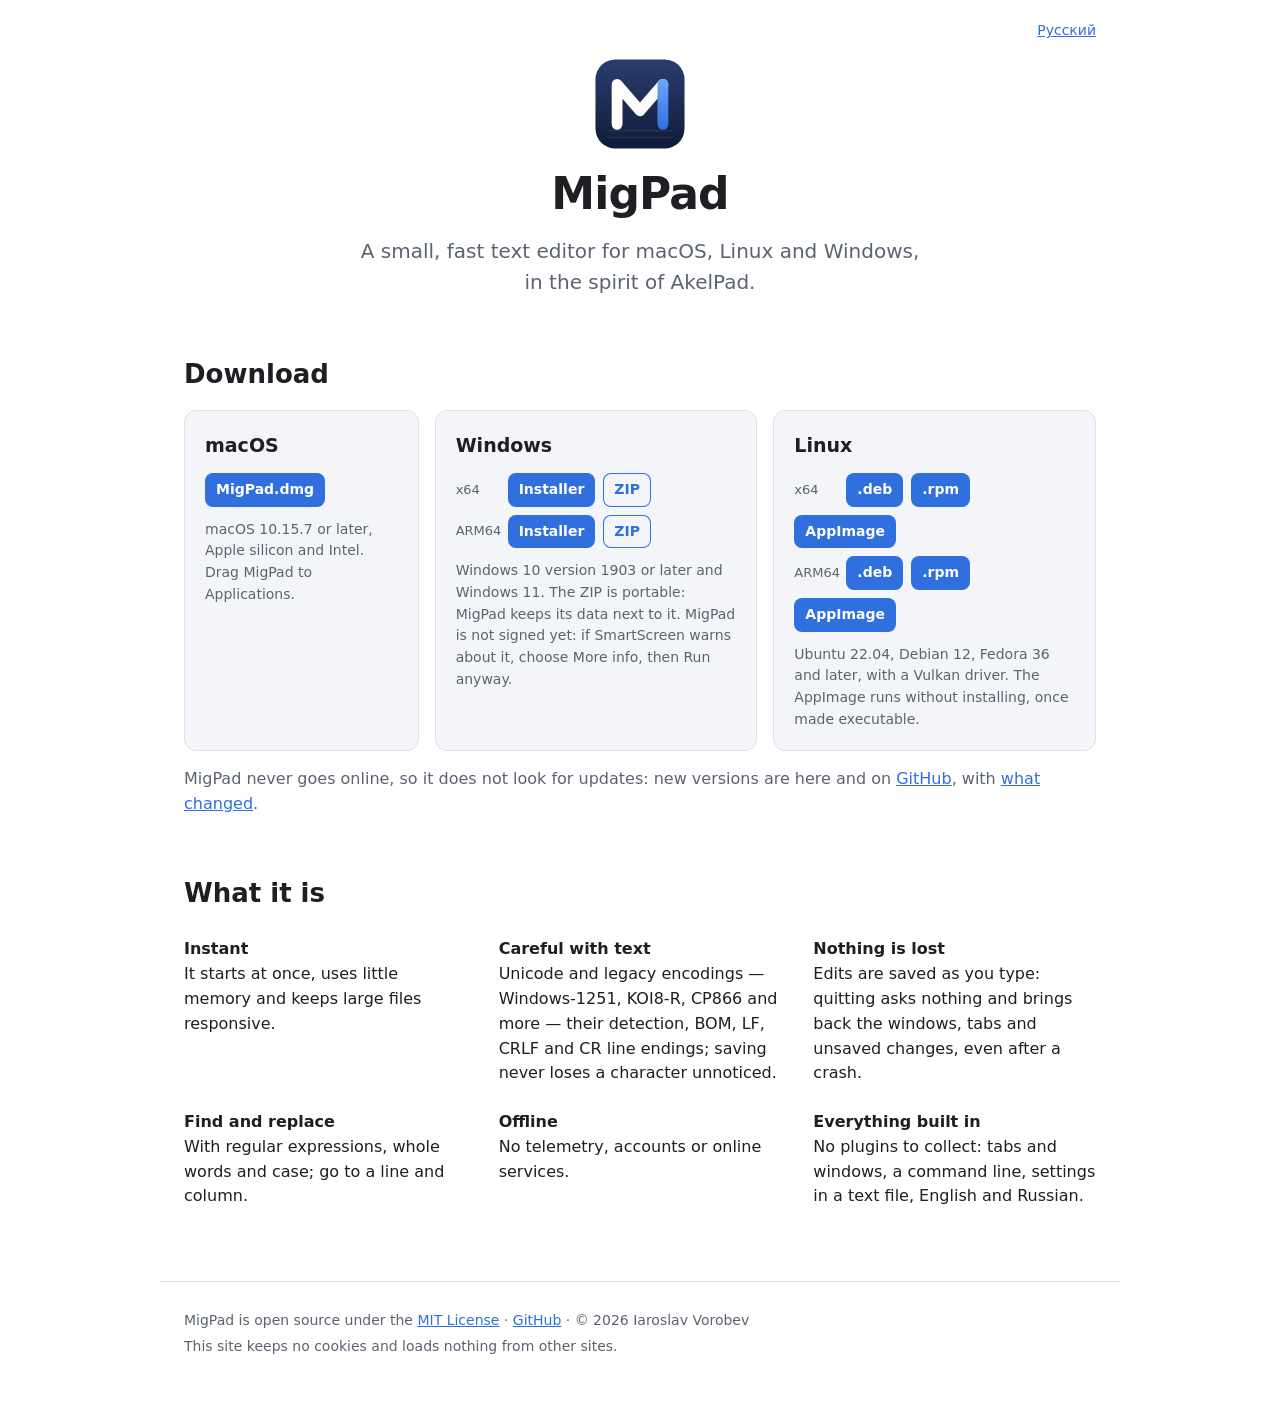
==== index.html @ c1f76916 "feat: the first page of migpad.com, in English and Russian" ====
<!DOCTYPE html>
<html lang="en">
<head>
    <meta charset="utf-8">
    <meta name="viewport" content="width=device-width, initial-scale=1">
    <title>MigPad — a fast text editor for macOS, Linux and Windows</title>
    <meta name="description" content="MigPad is a small, fast text editor in the spirit of AkelPad for macOS, Linux and Windows: careful with encodings, it loses nothing and never goes online.">
    <link rel="icon" href="/icon.svg" type="image/svg+xml">
    <link rel="apple-touch-icon" href="/icon-256.png">
    <link rel="alternate" hreflang="en" href="https://migpad.com/">
    <link rel="alternate" hreflang="ru" href="https://migpad.com/ru/">
    <link rel="stylesheet" href="/style.css">
    <script>
        // A browser in Russian gets the page in Russian, unless the English one was chosen there.
        if (!location.search.includes("en") && (navigator.languages || [navigator.language])[0]?.startsWith("ru")) {
            location.replace("/ru/");
        }
    </script>
</head>
<body>
    <header>
        <nav class="language"><a href="/ru/" hreflang="ru" lang="ru">Русский</a></nav>
        <img src="/icon.svg" alt="" width="96" height="96">
        <h1>MigPad</h1>
        <p class="tagline">A small, fast text editor for macOS, Linux and Windows, in the spirit of AkelPad.</p>
    </header>
    <main>
        <h2 id="download">Download</h2>
        <div class="platforms">
            <section class="platform">
                <h3>macOS</h3>
                <div class="buttons">
                    <a class="button" href="https://github.com/migpad/migpad/releases/latest/download/MigPad.dmg">MigPad.dmg</a>
                </div>
                <p>macOS 10.15.7 or later, Apple silicon and Intel. Drag MigPad to Applications.</p>
            </section>
            <section class="platform">
                <h3>Windows</h3>
                <div class="buttons">
                    <div class="row"><span class="arch">x64</span><a class="button" href="https://github.com/migpad/migpad/releases/latest/download/MigPad-x64-setup.exe">Installer</a><a class="button secondary" href="https://github.com/migpad/migpad/releases/latest/download/MigPad-x64-portable.zip">ZIP</a></div>
                    <div class="row"><span class="arch">ARM64</span><a class="button" href="https://github.com/migpad/migpad/releases/latest/download/MigPad-arm64-setup.exe">Installer</a><a class="button secondary" href="https://github.com/migpad/migpad/releases/latest/download/MigPad-arm64-portable.zip">ZIP</a></div>
                </div>
                <p>Windows 10 version 1903 or later and Windows 11. The ZIP is portable: MigPad keeps its data next to it. MigPad is not signed yet: if SmartScreen warns about it, choose More info, then Run anyway.</p>
            </section>
            <section class="platform">
                <h3>Linux</h3>
                <div class="buttons">
                    <div class="row"><span class="arch">x64</span><a class="button" href="https://github.com/migpad/migpad/releases/latest/download/migpad-amd64.deb">.deb</a><a class="button" href="https://github.com/migpad/migpad/releases/latest/download/migpad-x86_64.rpm">.rpm</a><a class="button" href="https://github.com/migpad/migpad/releases/latest/download/MigPad-x86_64.AppImage">AppImage</a></div>
                    <div class="row"><span class="arch">ARM64</span><a class="button" href="https://github.com/migpad/migpad/releases/latest/download/migpad-arm64.deb">.deb</a><a class="button" href="https://github.com/migpad/migpad/releases/latest/download/migpad-aarch64.rpm">.rpm</a><a class="button" href="https://github.com/migpad/migpad/releases/latest/download/MigPad-aarch64.AppImage">AppImage</a></div>
                </div>
                <p>Ubuntu 22.04, Debian 12, Fedora 36 and later, with a Vulkan driver. The AppImage runs without installing, once made executable.</p>
            </section>
        </div>
        <p class="note">MigPad never goes online, so it does not look for updates: new versions are here and on <a href="https://github.com/migpad/migpad/releases">GitHub</a>, with <a href="https://github.com/migpad/migpad/blob/main/CHANGELOG.md">what changed</a>.</p>

        <h2>What it is</h2>
        <ul class="features">
            <li><strong>Instant</strong> It starts at once, uses little memory and keeps large files responsive.</li>
            <li><strong>Careful with text</strong> Unicode and legacy encodings — Windows-1251, KOI8-R, CP866 and more — their detection, BOM, LF, CRLF and CR line endings; saving never loses a character unnoticed.</li>
            <li><strong>Nothing is lost</strong> Edits are saved as you type: quitting asks nothing and brings back the windows, tabs and unsaved changes, even after a crash.</li>
            <li><strong>Find and replace</strong> With regular expressions, whole words and case; go to a line and column.</li>
            <li><strong>Offline</strong> No telemetry, accounts or online services.</li>
            <li><strong>Everything built in</strong> No plugins to collect: tabs and windows, a command line, settings in a text file, English and Russian.</li>
        </ul>
    </main>
    <footer>
        <p>MigPad is open source under the <a href="https://github.com/migpad/migpad/blob/main/LICENSE">MIT License</a> · <a href="https://github.com/migpad/migpad">GitHub</a> · © 2026 Iaroslav Vorobev</p>
        <p>This site keeps no cookies and loads nothing from other sites.</p>
    </footer>
</body>
</html>
---- style.css ----
/* The one page of migpad.com, in English and Russian: no fonts, scripts or images from elsewhere. */

:root {
    color-scheme: light dark;
    --text: #1d1f23;
    --muted: #5c6370;
    --background: #ffffff;
    --panel: #f3f5f9;
    --line: #dde2ea;
    --accent: #2f6fde;
    --accent-text: #ffffff;
}

@media (prefers-color-scheme: dark) {
    :root {
        --text: #e6e8ec;
        --muted: #a0a7b4;
        --background: #16181d;
        --panel: #1f232b;
        --line: #2e3440;
        --accent: #4d8eff;
        --accent-text: #0b1530;
    }
}

* {
    box-sizing: border-box;
}

body {
    margin: 0;
    font: 16px/1.55 -apple-system, BlinkMacSystemFont, "Segoe UI", system-ui, Ubuntu, Cantarell, sans-serif;
    color: var(--text);
    background: var(--background);
}

a {
    color: var(--accent);
}

header,
main,
footer {
    max-width: 960px;
    margin: 0 auto;
    padding: 0 24px;
}

header {
    position: relative;
    padding-top: 56px;
    text-align: center;
}

header img {
    display: block;
    margin: 0 auto 8px;
}

h1 {
    margin: 0;
    font-size: 44px;
    letter-spacing: -0.02em;
}

.tagline {
    margin: 8px auto 0;
    max-width: 560px;
    font-size: 20px;
    color: var(--muted);
}

.language {
    position: absolute;
    top: 20px;
    right: 24px;
    font-size: 14px;
}

h2 {
    margin: 56px 0 16px;
    font-size: 26px;
}

.platforms {
    display: grid;
    grid-template-columns: 1fr;
    gap: 16px;
}

/* macOS has one file: Windows and Linux take the room of their rows of buttons. */
@media (min-width: 860px) {
    .platforms {
        grid-template-columns: 0.8fr 1.1fr 1.1fr;
    }
}

.platform {
    padding: 20px;
    border: 1px solid var(--line);
    border-radius: 12px;
    background: var(--panel);
}

.platform h3 {
    margin: 0 0 12px;
    font-size: 19px;
}

.platform p {
    margin: 12px 0 0;
    font-size: 14px;
    color: var(--muted);
}

.buttons {
    display: flex;
    flex-wrap: wrap;
    gap: 8px;
}

.row {
    display: flex;
    flex-wrap: wrap;
    align-items: center;
    gap: 8px;
    width: 100%;
}

.arch {
    width: 44px;
    font-size: 13px;
    color: var(--muted);
}

.button {
    display: inline-block;
    padding: 6px 11px;
    border-radius: 8px;
    font-weight: 600;
    font-size: 14px;
    text-decoration: none;
    color: var(--accent-text);
    background: var(--accent);
}

.button.secondary {
    color: var(--accent);
    background: transparent;
    box-shadow: inset 0 0 0 1px var(--accent);
}

code {
    font: 13px/1.4 ui-monospace, SFMono-Regular, Menlo, Consolas, monospace;
    padding: 1px 4px;
    border-radius: 4px;
    background: var(--line);
}

.note {
    margin-top: 16px;
    color: var(--muted);
}

.features {
    display: grid;
    grid-template-columns: repeat(auto-fit, minmax(260px, 1fr));
    gap: 8px 32px;
    padding: 0;
    list-style: none;
}

.features li {
    padding: 8px 0;
}

.features strong {
    display: block;
}

footer {
    margin-top: 64px;
    padding-top: 24px;
    padding-bottom: 40px;
    border-top: 1px solid var(--line);
    font-size: 14px;
    color: var(--muted);
}

footer p {
    margin: 4px 0;
}
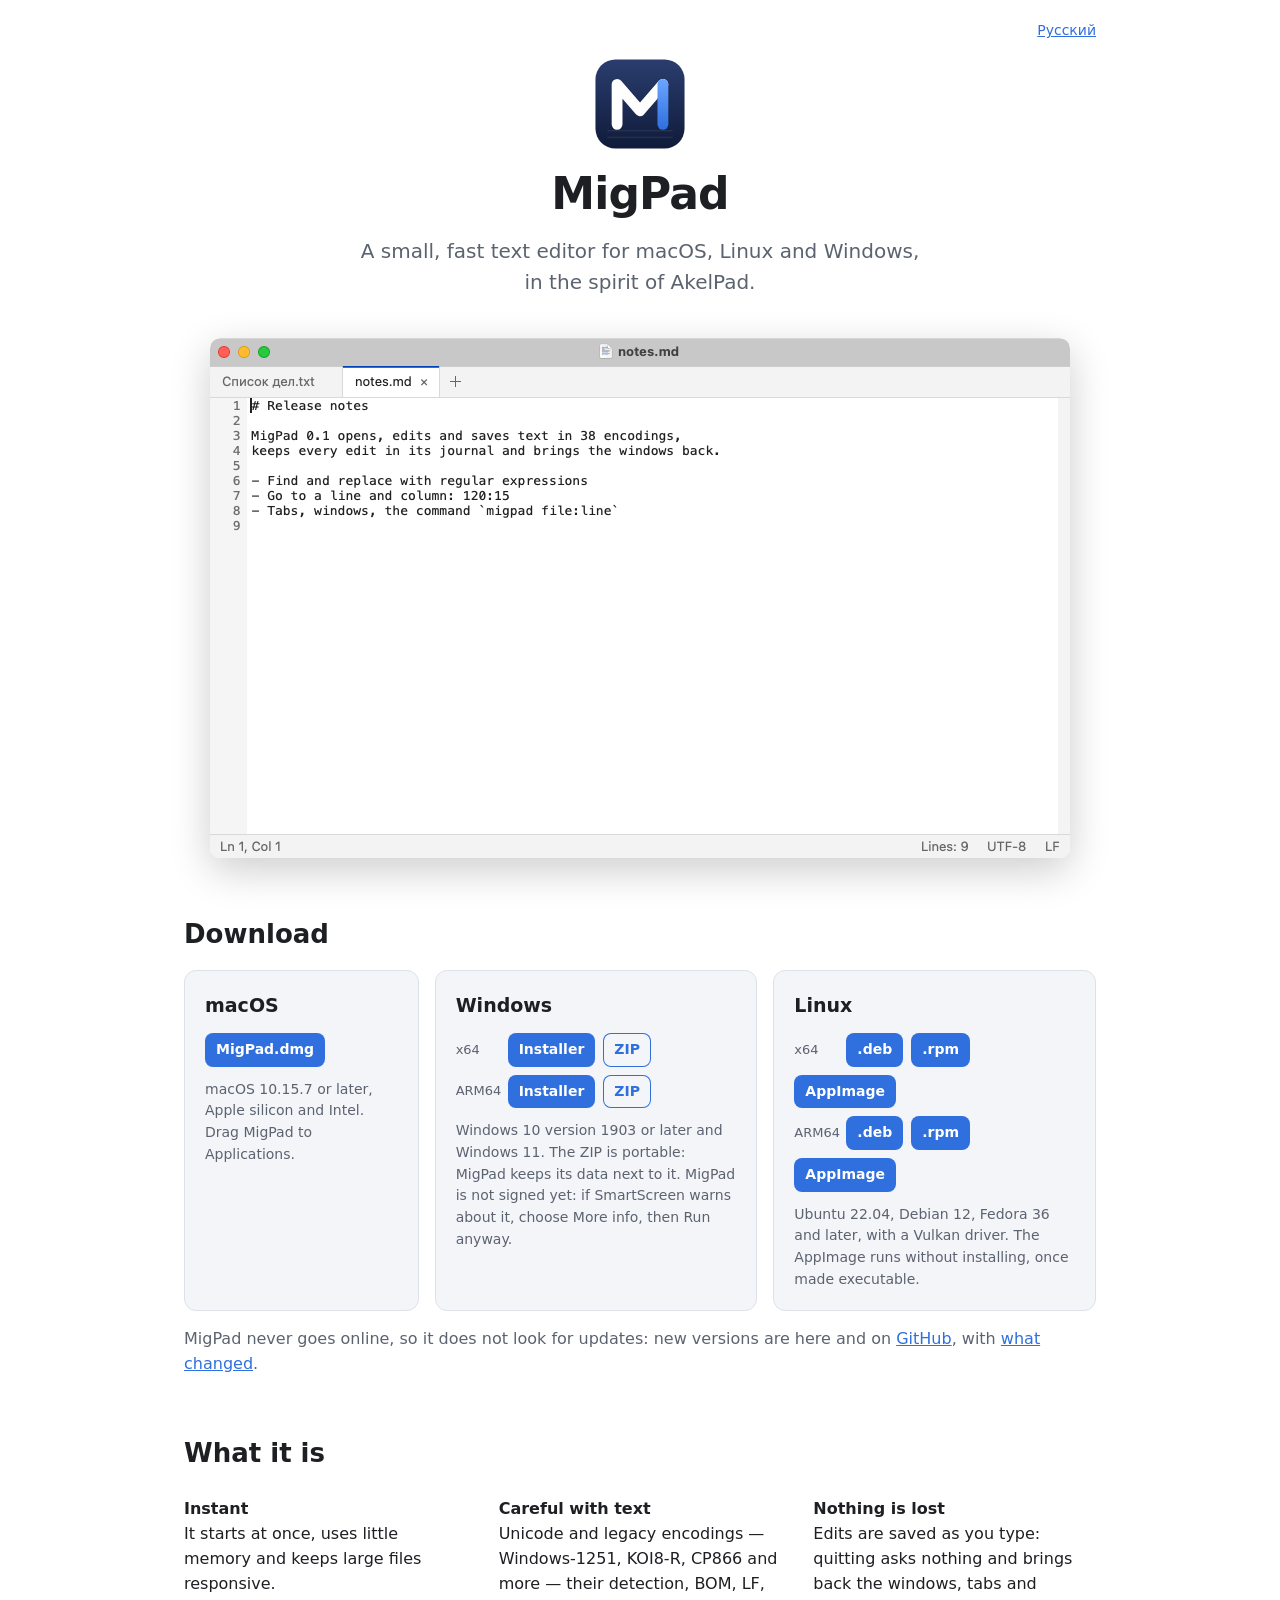
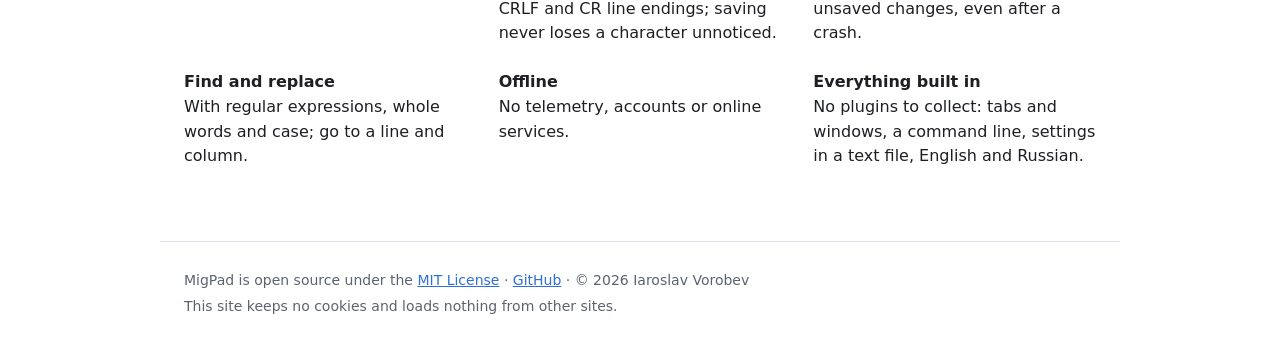
==== commit d45d8b9f: "feat: screenshots of MigPad, light and dark" ====
--- a/index.html
+++ b/index.html
@@ -23,6 +23,10 @@
         <img src="/icon.svg" alt="" width="96" height="96">
         <h1>MigPad</h1>
         <p class="tagline">A small, fast text editor for macOS, Linux and Windows, in the spirit of AkelPad.</p>
+        <picture class="screenshot">
+            <source srcset="/screenshot-en-dark.png" media="(prefers-color-scheme: dark)">
+            <img src="/screenshot-en-light.png" alt="MigPad with two tabs: release notes in Markdown, and a list in Windows-1251" width="860" height="520">
+        </picture>
     </header>
     <main>
         <h2 id="download">Download</h2>
--- a/style.css
+++ b/style.css
@@ -70,6 +70,15 @@
     color: var(--muted);
 }
 
+.screenshot img {
+    display: block;
+    max-width: 100%;
+    height: auto;
+    margin: 40px auto 0;
+    border-radius: 10px;
+    box-shadow: 0 12px 40px rgba(0, 0, 0, 0.2);
+}
+
 .language {
     position: absolute;
     top: 20px;
